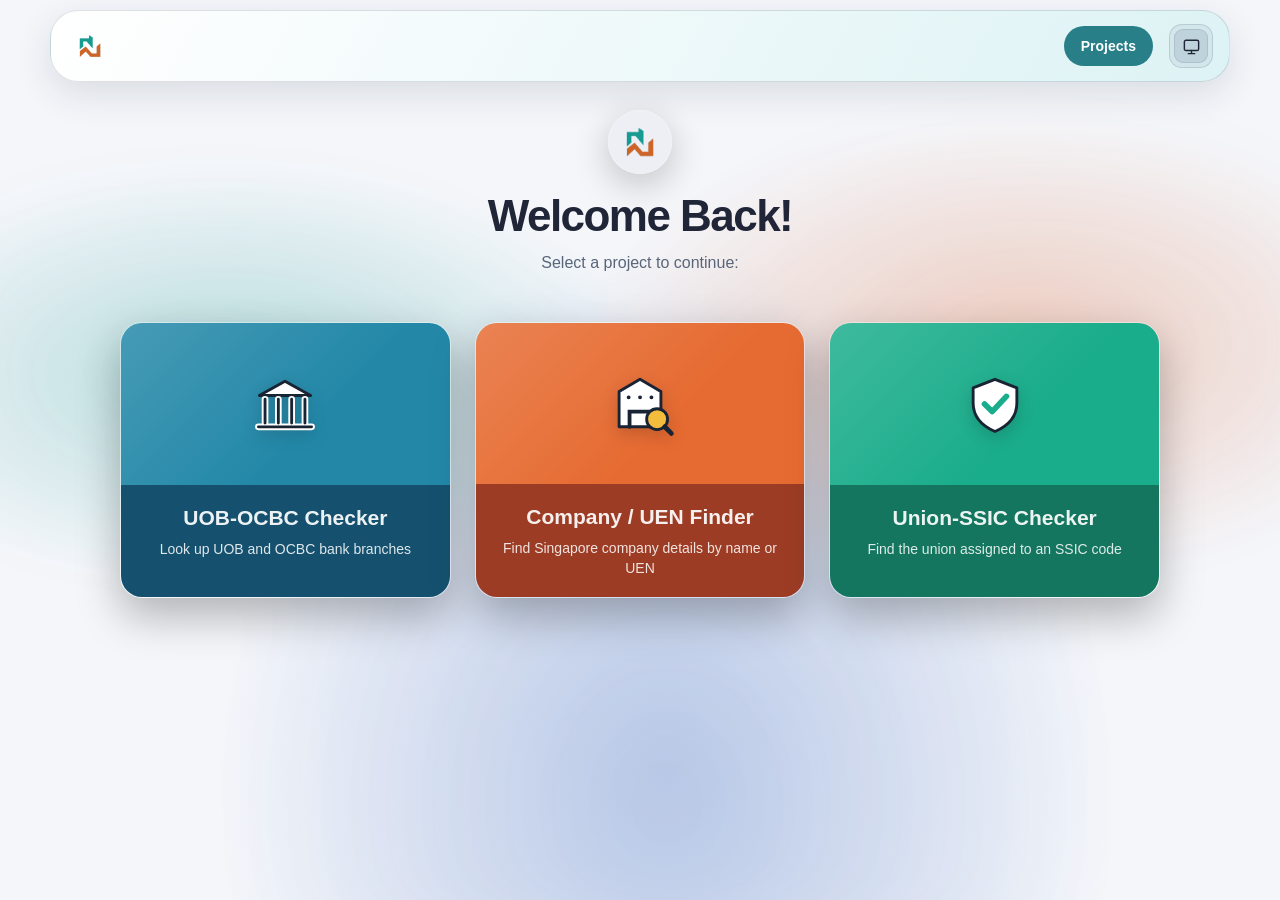
==== index.html @ 69b9034b "Change overflow from hidden to auto in CSS" ====
<!doctype html>
<html lang="en">

<head>
    <meta charset="utf-8">
    <meta name="viewport" content="width=device-width, initial-scale=1">
    <meta name="theme-color" content="#121521">
    <meta name="description" content="A collection of useful web apps by NRFZ.">
    <title>Projects | Works by NRFZ</title>
    <link rel="icon" href="./assets/img/core-img/logo.png" type="image/png">
    <script src="./assets/theme.js"></script>

    <style>
        :root {
            color-scheme: dark;
            --background: #121521;
            --surface: #1a1d30;
            --text: #f7f7fb;
            --muted: #c1c4d0;
        }

        * {
            box-sizing: border-box;
        }

        body {
            min-width: 320px;
            height: 100vh;
            height: 100svh;
            margin: 0;
            display: flex;
            flex-direction: column;
            overflow: auto;
            background:
                radial-gradient(ellipse at 19% 42%, rgba(21, 153, 144, .2), transparent 26rem),
                radial-gradient(ellipse at 79% 39%, rgba(219, 91, 36, .2), transparent 27rem),
                radial-gradient(ellipse at 52% 86%, rgba(53, 100, 190, .24), transparent 28rem),
                var(--background);
            color: var(--text);
            font-family: Onest, Inter, "Segoe UI", Arial, sans-serif;
        }

        body::before {
            position: fixed;
            z-index: -1;
            inset: -40px;
            background:
                radial-gradient(ellipse at 19% 42%, rgba(21, 153, 144, .28), transparent 26rem),
                radial-gradient(ellipse at 79% 39%, rgba(219, 91, 36, .26), transparent 27rem),
                radial-gradient(ellipse at 52% 86%, rgba(53, 100, 190, .3), transparent 28rem);
            content: "";
            filter: blur(34px);
            opacity: .7;
        }

        a {
            color: inherit;
        }

        .site-header {
            width: min(1180px, calc(100% - 48px));
            min-height: 72px;
            margin: 10px auto 0;
            padding: 10px 16px 10px 22px;
            display: flex;
            align-items: center;
            justify-content: space-between;
            gap: 24px;
            border: 1px solid rgba(255, 255, 255, .1);
            border-radius: 28px;
            background: rgba(26, 29, 48, .94);
            box-shadow: 0 12px 36px rgba(0, 0, 0, .18);
        }

        .brand {
            display: inline-flex;
            align-items: center;
            border-radius: 12px;
        }

        .brand img {
            display: block;
            width: 34px;
            height: 34px;
            object-fit: contain;
        }

        .nav {
            display: flex;
            align-items: center;
            gap: 8px;
        }

        .nav a {
            padding: 12px 17px;
            border-radius: 24px;
            color: var(--muted);
            font-size: 14px;
            font-weight: 650;
            text-decoration: none;
            transition: color .2s ease, background-color .2s ease;
        }

        .nav a:hover,
        .nav a:focus-visible {
            color: var(--text);
            background: rgba(255, 255, 255, .1);
        }

        .nav a[aria-current="page"] {
            color: #fff;
            background: #287f88;
        }

        main {
            width: min(1040px, calc(100% - 40px));
            min-height: 0;
            flex: 1;
            margin: 0 auto;
            padding: 28px 0;
            display: flex;
            flex-direction: column;
        }

        .intro {
            margin-bottom: 50px;
            text-align: center;
        }

        .intro img {
            width: 64px;
            height: 64px;
            margin-bottom: 13px;
            padding: 9px;
            border: 1px solid rgba(255, 255, 255, .2);
            border-radius: 50%;
            background: rgba(236, 238, 245, .92);
            object-fit: contain;
            box-shadow: 0 10px 36px rgba(0, 0, 0, .22);
        }

        .secret-trigger {
            padding: 0;
            border: 0;
            border-radius: 50%;
            background: transparent;
            cursor: pointer;
        }

        .secret-trigger:focus-visible {
            outline: 3px solid #fff;
            outline-offset: 5px;
        }

        h1 {
            margin: 0;
            font-size: clamp(34px, 5vw, 44px);
            letter-spacing: -.035em;
            line-height: 1.15;
        }

        .intro p {
            margin: 12px 0 0;
            color: var(--muted);
            font-size: 16px;
        }

        .project-grid {
            display: grid;
            grid-template-columns: repeat(3, minmax(0, 1fr));
            gap: 24px;
        }

        .project-card {
            min-height: 276px;
            overflow: hidden;
            display: flex;
            flex-direction: column;
            border: 1px solid rgba(255, 255, 255, .18);
            border-radius: 22px;
            color: var(--text);
            text-align: center;
            text-decoration: none;
            box-shadow: 0 18px 44px rgba(0, 0, 0, .28);
            transition: transform .22s ease, box-shadow .22s ease, border-color .22s ease;
        }

        .project-card[hidden] {
            display: none;
        }

        .project-card:hover,
        .project-card:focus-visible {
            transform: translateY(-6px);
            border-color: rgba(255, 255, 255, .55);
            box-shadow: 0 24px 52px rgba(0, 0, 0, .38);
        }

        .project-card:focus-visible,
        .brand:focus-visible,
        .nav a:focus-visible {
            outline: 3px solid #fff;
            outline-offset: 4px;
        }

        .card-art {
            min-height: 150px;
            flex: 1;
            display: grid;
            place-items: center;
            background:
                linear-gradient(135deg, rgba(255, 255, 255, .16), transparent 60%),
                var(--card-color);
        }

        .card-art svg {
            width: 76px;
            height: 76px;
            filter: drop-shadow(0 5px 8px rgba(0, 0, 0, .16));
        }

        .card-copy {
            min-height: 112px;
            padding: 20px 16px 18px;
            background: var(--card-shadow);
        }

        .card-copy h2 {
            margin: 0;
            font-size: 21px;
            line-height: 1.25;
            color: rgba(255, 255, 255, .92);
        }

        .card-copy p {
            margin: 8px 0 0;
            color: rgba(255, 255, 255, .86);
            font-size: 14px;
            line-height: 1.45;
        }

        .bank {
            --card-color: #2388a8;
            --card-shadow: #15516e;
        }

        .company {
            --card-color: #e66b32;
            --card-shadow: #9c3c25;
        }

        .union {
            --card-color: #1aad8b;
            --card-shadow: #14765f;
        }

        .arrears {
            --card-color: #7667d8;
            --card-shadow: #483c9b;
        }

        .leave {
            --card-color: #e45f83;
            --card-shadow: #a9365b;
        }

        @media (max-width: 760px) {
            main {
                width: calc(100% - 36px);
            }

            .project-grid {
                gap: 14px;
            }
        }

        @media (max-width: 520px) {
            .site-header {
                width: calc(100% - 28px);
                min-height: 64px;
                padding: 8px 10px 8px 16px;
                border-radius: 23px;
            }

            .brand img {
                width: 30px;
                height: 30px;
            }

            .nav {
                gap: 2px;
            }

            .nav a {
                padding: 10px 12px;
                font-size: 13px;
            }

            main {
                width: min(380px, calc(100% - 36px));
                padding: 14px 0;
            }

            .intro {
                margin-bottom: 22px;
            }

            .intro img {
                width: 48px;
                height: 48px;
                margin-bottom: 8px;
                padding: 7px;
            }

            h1 {
                font-size: clamp(27px, 7vw, 34px);
            }

            .intro p {
                margin-top: 7px;
                font-size: 14px;
            }

            .project-grid {
                gap: 8px;
            }

            .project-card {
                min-height: 0;
                height: clamp(142px, 22vh, 176px);
                border-radius: 16px;
            }

            .card-art {
                min-height: 0;
            }

            .card-art svg {
                width: 48px;
                height: 48px;
            }

            .card-copy {
                min-height: 58px;
                padding: 9px 5px;
                display: grid;
                place-items: center;
            }

            .card-copy h2 {
                font-size: clamp(11px, 3.2vw, 14px);
                overflow-wrap: anywhere;
            }

            .card-copy p {
                display: none;
            }
        }

        @media (max-height: 600px) {
            main {
                padding-top: 10px;
                padding-bottom: 10px;
            }

            .intro {
                margin-bottom: 14px;
            }

            .intro img {
                width: 44px;
                height: 44px;
                margin-bottom: 6px;
            }

            .project-card {
                min-height: 0;
                height: min(32vh, 210px);
            }

            .card-art {
                min-height: 0;
            }

            .card-copy {
                min-height: 82px;
                padding: 12px;
            }
        }

        @media (prefers-reduced-motion: reduce) {

            *,
            *::before,
            *::after {
                scroll-behavior: auto !important;
                transition-duration: .01ms !important;
            }
        }
    </style>
</head>

<body id="top">
    <header class="site-header">
        <a class="brand" href="https://nurafianzulkifli.com" aria-label="Works by NRFZ home">
            <img src="./assets/img/core-img/logo.png" alt="">
        </a>
        <nav class="nav" aria-label="Main navigation">
            <!-- <a href="https://nurafianzulkifli.com">Home</a> -->
            <a href="#" aria-current="page">Projects</a>
        </nav>
    </header>

    <main>
        <section class="intro" aria-labelledby="page-title">
            <button class="secret-trigger" id="secret-trigger" type="button" aria-label="Logo">
                <img src="./assets/img/core-img/logo.png" alt="">
            </button>
            <h1 id="page-title">Welcome Back!</h1>
            <p>Select a project to continue:</p>
        </section>

        <section class="project-grid" aria-label="Projects">
            <a class="project-card bank" href="uob-ocbc-checker/">
                <span class="card-art" aria-hidden="true">
                    <svg viewBox="0 0 80 80" fill="none" xmlns="http://www.w3.org/2000/svg">
                        <path d="M13 31 40 16l27 15H13Z" fill="#fff" stroke="#182333" stroke-width="3"
                            stroke-linejoin="round" />
                        <path d="M19 35v25m14-25v25m14-25v25m14-25v25M12 64h56" stroke="#fff" stroke-width="7"
                            stroke-linecap="round" />
                        <path d="M19 35v25m14-25v25m14-25v25m14-25v25M12 64h56" stroke="#182333" stroke-width="3"
                            stroke-linecap="round" />
                    </svg>
                </span>
                <span class="card-copy">
                    <h2>UOB-OCBC Checker</h2>
                    <p>Look up UOB and OCBC bank branches</p>
                </span>
            </a>

            <a class="project-card company" href="company-uen-finder/">
                <span class="card-art" aria-hidden="true">
                    <svg viewBox="0 0 80 80" fill="none" xmlns="http://www.w3.org/2000/svg">
                        <path d="M18 65V28l22-13 22 13v37H18Z" fill="#fff" stroke="#182333" stroke-width="3"
                            stroke-linejoin="round" />
                        <path d="M29 65V49h22v16M28 34h.1M40 34h.1M52 34h.1" stroke="#182333" stroke-width="4"
                            stroke-linecap="round" />
                        <circle cx="58" cy="57" r="11" fill="#f3bc3c" stroke="#182333" stroke-width="3" />
                        <path d="m66 65 7 7" stroke="#182333" stroke-width="5" stroke-linecap="round" />
                    </svg>
                </span>
                <span class="card-copy">
                    <h2>Company / UEN Finder</h2>
                    <p>Find Singapore company details by name or UEN</p>
                </span>
            </a>

            <a class="project-card union" href="union-ssic-checker/">
                <span class="card-art" aria-hidden="true">
                    <svg viewBox="0 0 80 80" fill="none" xmlns="http://www.w3.org/2000/svg">
                        <path d="M40 14 63 23v16c0 15-9 24-23 30-14-6-23-15-23-30V23l23-9Z" fill="#fff" stroke="#182333"
                            stroke-width="3" stroke-linejoin="round" />
                        <path d="m29 40 8 8 15-16" stroke="#1aad8b" stroke-width="6" stroke-linecap="round"
                            stroke-linejoin="round" />
                    </svg>
                </span>
                <span class="card-copy">
                    <h2>Union-SSIC Checker</h2>
                    <p>Find the union assigned to an SSIC code</p>
                </span>
            </a>

            <a class="project-card arrears secret-project" href="arrears-tracking/" hidden>
                <span class="card-art" aria-hidden="true">
                    <svg viewBox="0 0 80 80" fill="none" xmlns="http://www.w3.org/2000/svg">
                        <path d="M23 14h28l10 10v42H23V14Z" fill="#fff" stroke="#182333" stroke-width="3"
                            stroke-linejoin="round" />
                        <path d="M51 14v12h10M31 37h22M31 46h22M31 55h14" stroke="#7667d8" stroke-width="4"
                            stroke-linecap="round" />
                    </svg>
                </span>
                <span class="card-copy">
                    <h2>Arrears Tracker</h2>
                    <p>Track arrears records and NFC payments</p>
                </span>
            </a>

            <a class="project-card leave secret-project" href="leave-tracking/" hidden>
                <span class="card-art" aria-hidden="true">
                    <svg viewBox="0 0 80 80" fill="none" xmlns="http://www.w3.org/2000/svg">
                        <rect x="15" y="20" width="50" height="46" rx="6" fill="#fff" stroke="#182333"
                            stroke-width="3" />
                        <path d="M15 31h50" stroke="#182333" stroke-width="3" />
                        <path d="M27 15v11M53 15v11" stroke="#182333" stroke-width="5" stroke-linecap="round" />
                        <path d="M25 42h7M39 42h7M53 42h1M25 53h7" stroke="#e45f83" stroke-width="4"
                            stroke-linecap="round" />
                        <path d="m43 54 4 4 8-9" stroke="#e45f83" stroke-width="4" stroke-linecap="round"
                            stroke-linejoin="round" />
                    </svg>
                </span>
                <span class="card-copy">
                    <h2>Leave Tracker</h2>
                    <p>Track leave records</p>
                </span>
            </a>

        </section>
    </main>
    <script>
        const secretTrigger = document.getElementById('secret-trigger');
        const secretProjects = document.querySelectorAll('.secret-project');
        let logoPressCount = 0;
        let pressResetTimer;

        secretTrigger.addEventListener('click', () => {
            logoPressCount += 1;
            clearTimeout(pressResetTimer);

            if (logoPressCount === 3) {
                secretProjects.forEach((project) => {
                    project.hidden = false;
                });
                logoPressCount = 0;
                return;
            }

            pressResetTimer = setTimeout(() => {
                logoPressCount = 0;
            }, 1200);
        });
    </script>
</body>

</html>
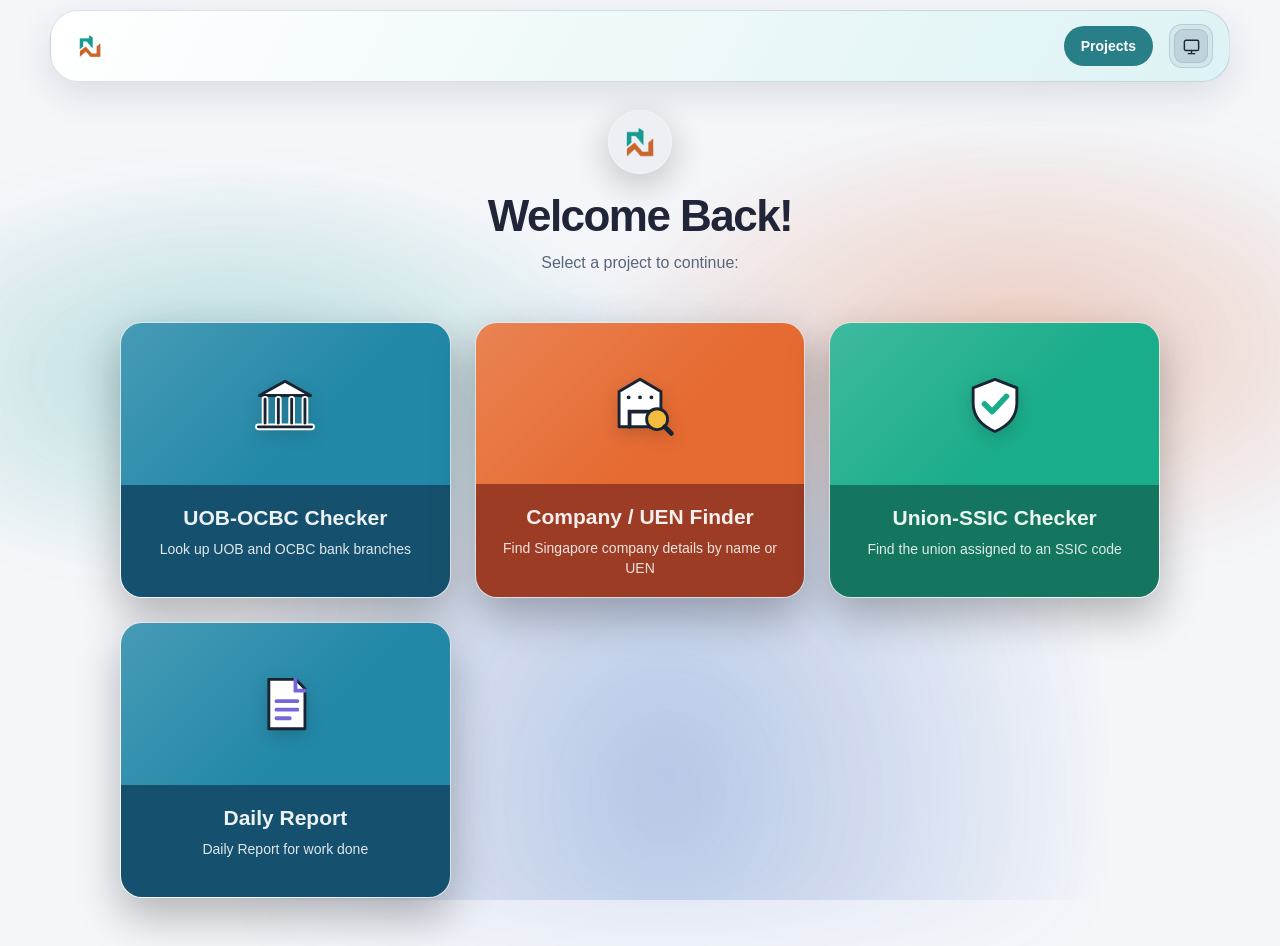
==== commit 981f4659: "Add Daily Report project card to index.html" ====
--- a/index.html
+++ b/index.html
@@ -169,6 +169,7 @@
             display: grid;
             grid-template-columns: repeat(3, minmax(0, 1fr));
             gap: 24px;
+            padding-bottom: 3em;
         }
 
         .project-card {
@@ -504,6 +505,21 @@
                 </span>
             </a>
 
+                    <a class="project-card bank" href="uob-ocbc-checker/">
+                <span class="card-art" aria-hidden="true">
+                    <svg viewBox="0 0 80 80" fill="none" xmlns="http://www.w3.org/2000/svg">
+                        <path d="M23 14h28l10 10v42H23V14Z" fill="#fff" stroke="#182333" stroke-width="3"
+                            stroke-linejoin="round" />
+                        <path d="M51 14v12h10M31 37h22M31 46h22M31 55h14" stroke="#7667d8" stroke-width="4"
+                            stroke-linecap="round" />
+                    </svg>
+                </span>
+                <span class="card-copy">
+                    <h2>Daily Report</h2>
+                    <p>Daily Report for work done</p>
+                </span>
+            </a>
+
         </section>
     </main>
     <script>
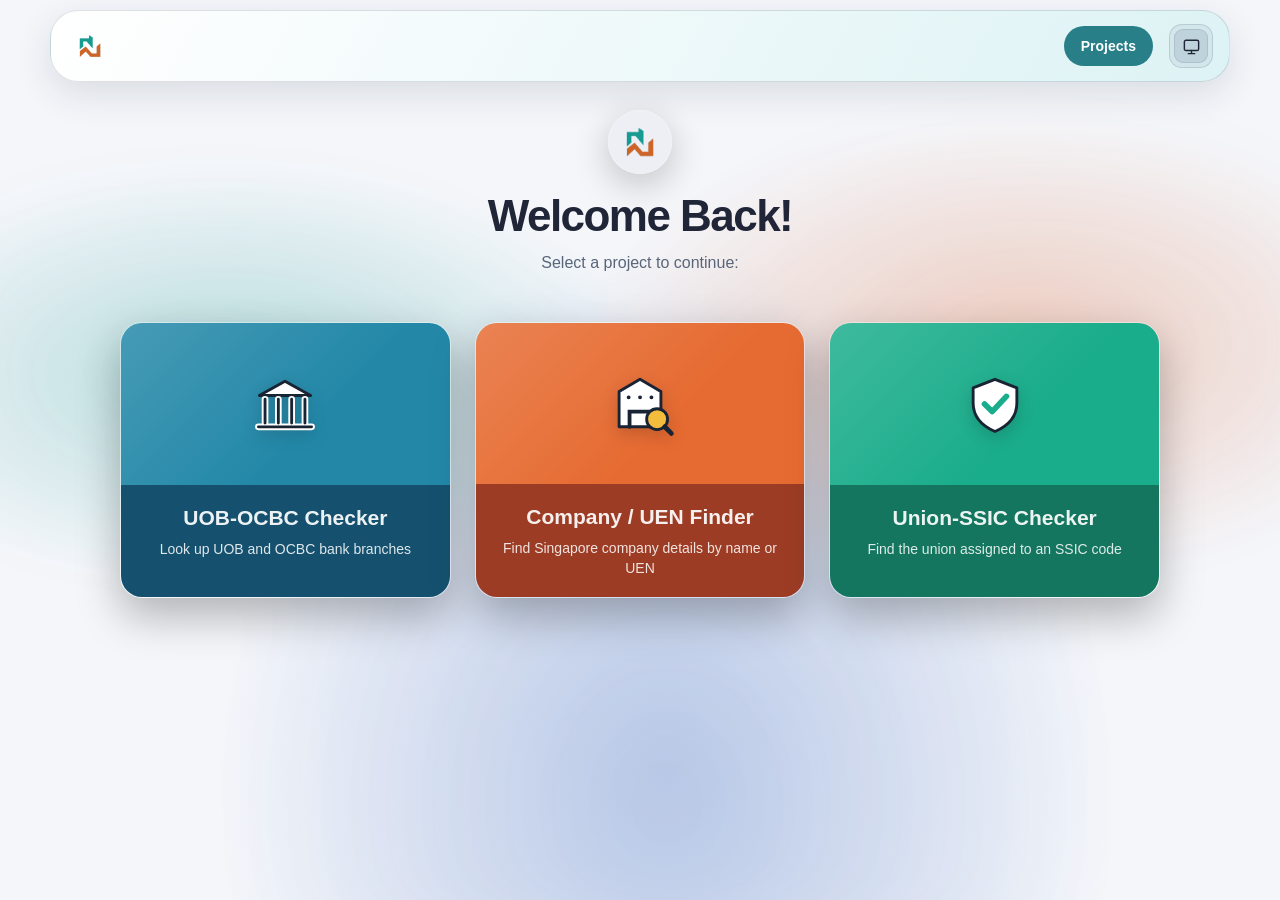
==== commit 06e0d094: "Hide project card for daily report Updated project card link to be hidden." ====
--- a/index.html
+++ b/index.html
@@ -505,7 +505,7 @@
                 </span>
             </a>
 
-                    <a class="project-card bank" href="uob-ocbc-checker/">
+            <a class="project-card bank secret-project" href="daily-report/" hidden>
                 <span class="card-art" aria-hidden="true">
                     <svg viewBox="0 0 80 80" fill="none" xmlns="http://www.w3.org/2000/svg">
                         <path d="M23 14h28l10 10v42H23V14Z" fill="#fff" stroke="#182333" stroke-width="3"
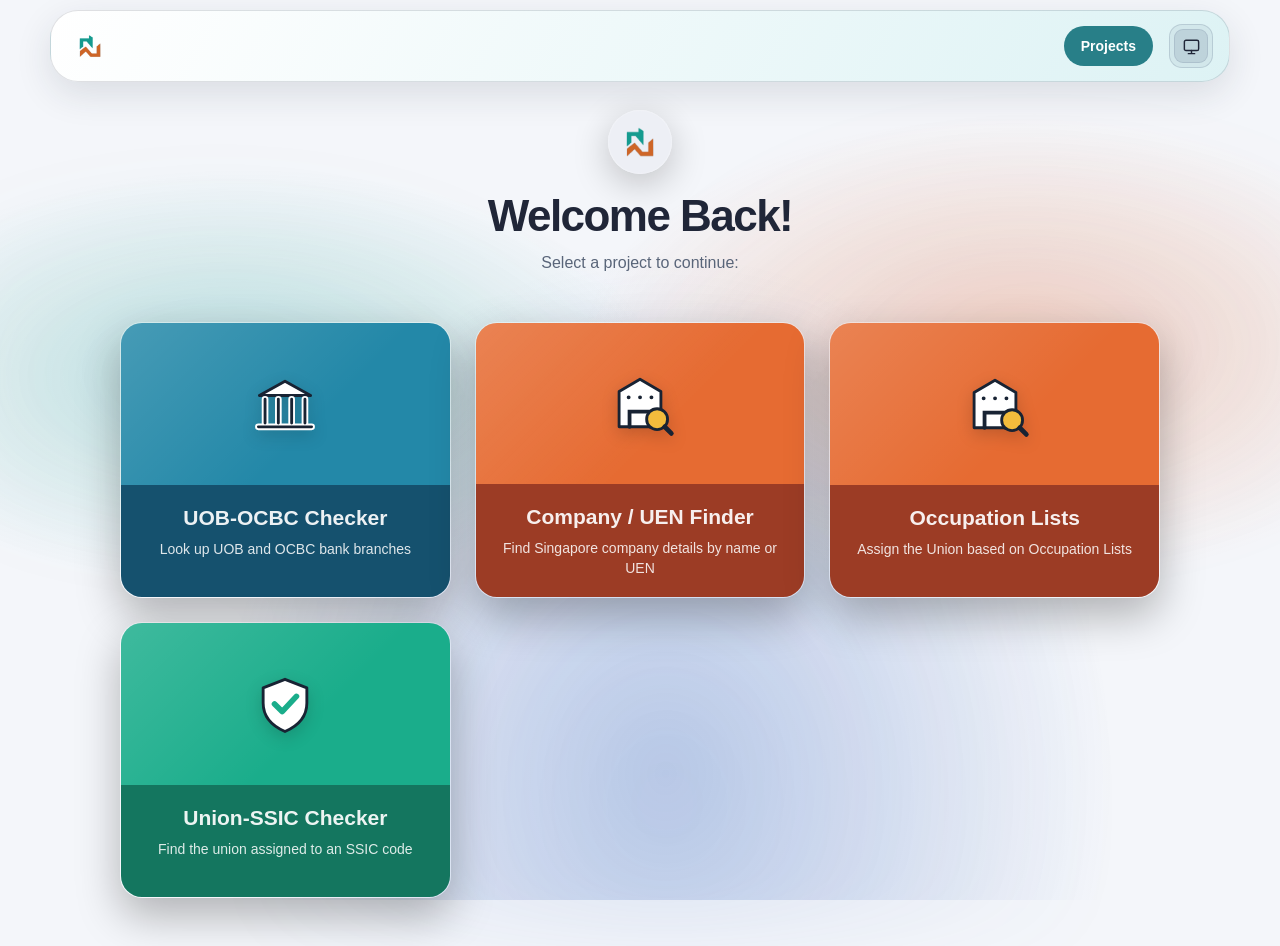
==== commit e6920604: "Add Occupation Lists project card to index.html Added a new project card for Occupation Lists with S" ====
--- a/index.html
+++ b/index.html
@@ -456,6 +456,23 @@
                 </span>
             </a>
 
+            <a class="project-card company" href="company-uen-finder/">
+                <span class="card-art" aria-hidden="true">
+                    <svg viewBox="0 0 80 80" fill="none" xmlns="http://www.w3.org/2000/svg">
+                        <path d="M18 65V28l22-13 22 13v37H18Z" fill="#fff" stroke="#182333" stroke-width="3"
+                            stroke-linejoin="round" />
+                        <path d="M29 65V49h22v16M28 34h.1M40 34h.1M52 34h.1" stroke="#182333" stroke-width="4"
+                            stroke-linecap="round" />
+                        <circle cx="58" cy="57" r="11" fill="#f3bc3c" stroke="#182333" stroke-width="3" />
+                        <path d="m66 65 7 7" stroke="#182333" stroke-width="5" stroke-linecap="round" />
+                    </svg>
+                </span>
+                <span class="card-copy">
+                    <h2>Occupation Lists</h2>
+                    <p>Assign the Union based on Occupation Lists</p>
+                </span>
+            </a>
+
             <a class="project-card union" href="union-ssic-checker/">
                 <span class="card-art" aria-hidden="true">
                     <svg viewBox="0 0 80 80" fill="none" xmlns="http://www.w3.org/2000/svg">
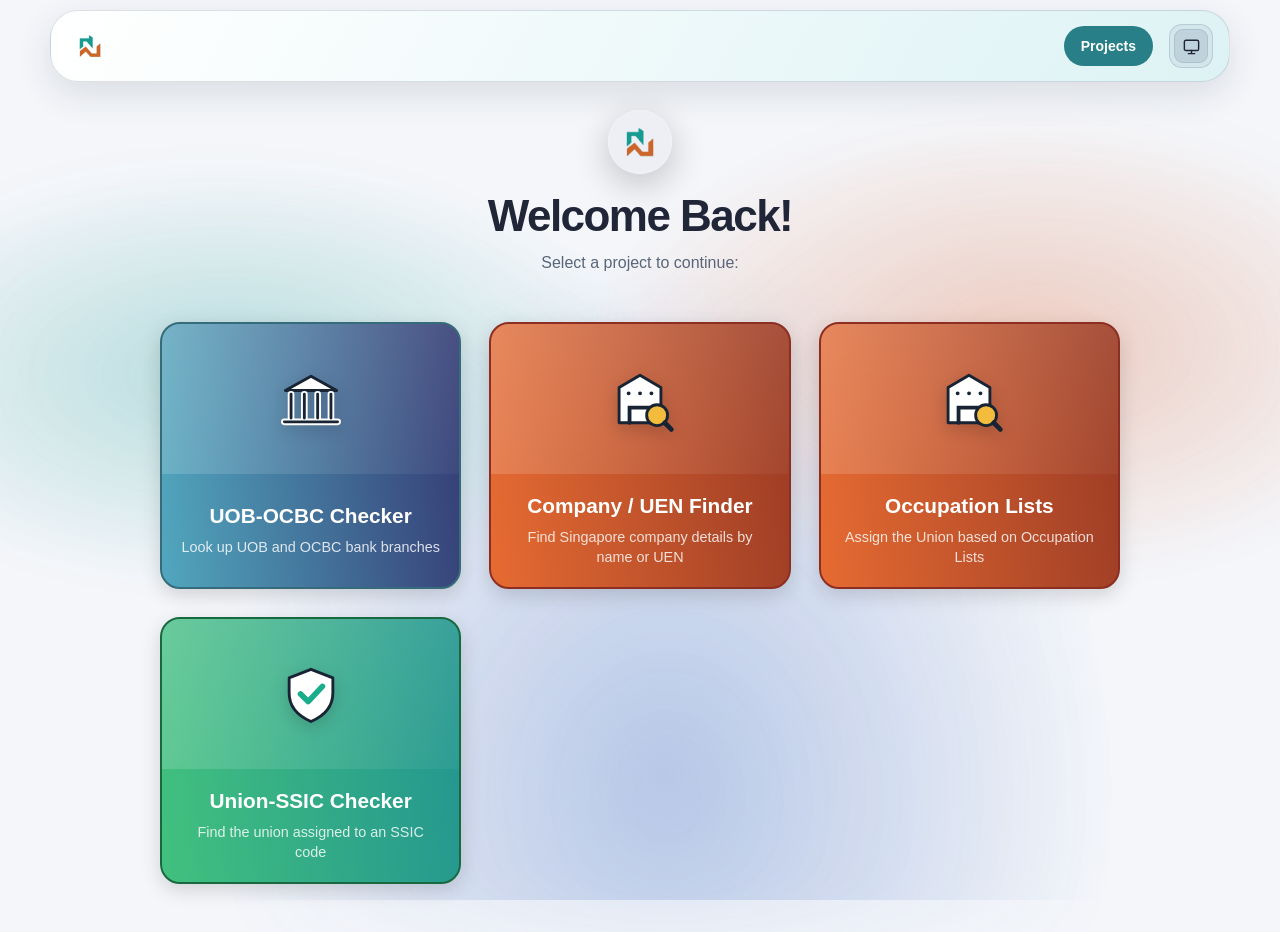
==== commit 54a0cc51: "Add files via upload" ====
--- a/index.html
+++ b/index.html
@@ -166,35 +166,48 @@
         }
 
         .project-grid {
-            display: grid;
-            grid-template-columns: repeat(3, minmax(0, 1fr));
-            gap: 24px;
+            width: 100%;
+            max-width: 560px;
+            margin: 0 auto;
+            display: flex;
+            flex-direction: column;
+            gap: 20px;
             padding-bottom: 3em;
         }
 
         .project-card {
-            min-height: 276px;
+            min-height: 120px;
             overflow: hidden;
             display: flex;
-            flex-direction: column;
-            border: 1px solid rgba(255, 255, 255, .18);
-            border-radius: 22px;
+            flex-direction: row;
+            align-items: stretch;
+            border: 2px solid var(--card-border);
+            border-radius: 20px;
+            background: linear-gradient(84deg, var(--card-color) 0%, var(--card-shadow) 100%);
             color: var(--text);
-            text-align: center;
             text-decoration: none;
-            box-shadow: 0 18px 44px rgba(0, 0, 0, .28);
-            transition: transform .22s ease, box-shadow .22s ease, border-color .22s ease;
+            box-shadow: 0 6px 20px rgba(0, 0, 0, .15);
+            transition: transform .3s ease, box-shadow .3s ease;
+            -webkit-tap-highlight-color: transparent;
+        }
+
+        .project-card:active {
+            transform: scale(.96);
+            transition: transform .1s ease;
         }
 
         .project-card[hidden] {
             display: none;
         }
 
-        .project-card:hover,
         .project-card:focus-visible {
-            transform: translateY(-6px);
-            border-color: rgba(255, 255, 255, .55);
-            box-shadow: 0 24px 52px rgba(0, 0, 0, .38);
+            transform: translateY(-5px);
+        }
+
+        @media (hover: hover) {
+            .project-card:hover {
+                transform: translateY(-5px);
+            }
         }
 
         .project-card:focus-visible,
@@ -205,77 +218,119 @@
         }
 
         .card-art {
-            min-height: 150px;
-            flex: 1;
+            order: 1;
+            width: 45%;
+            flex-shrink: 0;
             display: grid;
             place-items: center;
-            background:
-                linear-gradient(135deg, rgba(255, 255, 255, .16), transparent 60%),
-                var(--card-color);
+            background: linear-gradient(135deg, rgba(255, 255, 255, .22), rgba(255, 255, 255, .04));
         }
 
         .card-art svg {
-            width: 76px;
-            height: 76px;
+            width: 64px;
+            height: 64px;
             filter: drop-shadow(0 5px 8px rgba(0, 0, 0, .16));
         }
 
         .card-copy {
-            min-height: 112px;
-            padding: 20px 16px 18px;
-            background: var(--card-shadow);
+            order: 0;
+            flex: 1;
+            min-width: 0;
+            padding: 20px 18px;
+            display: flex;
+            flex-direction: column;
+            justify-content: center;
         }
 
         .card-copy h2 {
+            margin: 0 0 8px;
+            font-size: 1.2rem;
+            font-weight: 700;
+            line-height: 1.2;
+            color: #fff;
+        }
+
+        .card-copy p {
             margin: 0;
-            font-size: 21px;
-            line-height: 1.25;
-            color: rgba(255, 255, 255, .92);
-        }
-
-        .card-copy p {
-            margin: 8px 0 0;
-            color: rgba(255, 255, 255, .86);
-            font-size: 14px;
-            line-height: 1.45;
+            color: rgba(255, 255, 255, .82);
+            font-size: .82rem;
+            font-weight: 500;
+            line-height: 1.4;
         }
 
         .bank {
-            --card-color: #2388a8;
-            --card-shadow: #15516e;
+            --card-color: #51a7be;
+            --card-shadow: #353c75;
+            --card-border: #356b7a;
         }
 
         .company {
             --card-color: #e66b32;
             --card-shadow: #9c3c25;
+            --card-border: #8c2e21;
         }
 
         .union {
-            --card-color: #1aad8b;
-            --card-shadow: #14765f;
+            --card-color: #42c07e;
+            --card-shadow: #239690;
+            --card-border: #18693f;
         }
 
         .arrears {
             --card-color: #7667d8;
             --card-shadow: #483c9b;
+            --card-border: #3a307f;
         }
 
         .leave {
             --card-color: #e45f83;
             --card-shadow: #a9365b;
-        }
-
-        @media (max-width: 760px) {
+            --card-border: #8c2c4a;
+        }
+
+        @media (min-width: 769px) {
+            .project-grid {
+                max-width: 960px;
+                display: grid;
+                grid-template-columns: repeat(3, minmax(0, 1fr));
+                gap: 28px;
+            }
+
+            .project-card {
+                flex-direction: column;
+                min-height: 260px;
+            }
+
+            .card-art {
+                order: -1;
+                width: 100%;
+                height: 150px;
+            }
+
+            .card-art svg {
+                width: 76px;
+                height: 76px;
+            }
+
+            .card-copy {
+                align-items: center;
+                text-align: center;
+            }
+
+            .card-copy h2 {
+                font-size: 1.3rem;
+            }
+
+            .card-copy p {
+                font-size: .9rem;
+            }
+        }
+
+        @media (max-width: 768px) {
             main {
-                width: calc(100% - 36px);
-            }
-
-            .project-grid {
-                gap: 14px;
-            }
-        }
-
-        @media (max-width: 520px) {
+                width: calc(100% - 32px);
+            }
+
             .site-header {
                 width: calc(100% - 28px);
                 min-height: 64px;
@@ -298,23 +353,22 @@
             }
 
             main {
-                width: min(380px, calc(100% - 36px));
                 padding: 14px 0;
             }
 
             .intro {
-                margin-bottom: 22px;
+                margin-bottom: 28px;
             }
 
             .intro img {
-                width: 48px;
-                height: 48px;
-                margin-bottom: 8px;
-                padding: 7px;
+                width: 56px;
+                height: 56px;
+                margin-bottom: 10px;
+                padding: 8px;
             }
 
             h1 {
-                font-size: clamp(27px, 7vw, 34px);
+                font-size: clamp(28px, 7vw, 34px);
             }
 
             .intro p {
@@ -323,42 +377,15 @@
             }
 
             .project-grid {
-                gap: 8px;
+                gap: 16px;
             }
 
             .project-card {
-                min-height: 0;
-                height: clamp(142px, 22vh, 176px);
-                border-radius: 16px;
-            }
-
-            .card-art {
-                min-height: 0;
-            }
-
-            .card-art svg {
-                width: 48px;
-                height: 48px;
-            }
-
-            .card-copy {
-                min-height: 58px;
-                padding: 9px 5px;
-                display: grid;
-                place-items: center;
-            }
-
-            .card-copy h2 {
-                font-size: clamp(11px, 3.2vw, 14px);
-                overflow-wrap: anywhere;
-            }
-
-            .card-copy p {
-                display: none;
-            }
-        }
-
-        @media (max-height: 600px) {
+                min-height: 160px;
+            }
+        }
+
+        @media (max-height: 600px) and (min-width: 769px) {
             main {
                 padding-top: 10px;
                 padding-bottom: 10px;
@@ -374,19 +401,6 @@
                 margin-bottom: 6px;
             }
 
-            .project-card {
-                min-height: 0;
-                height: min(32vh, 210px);
-            }
-
-            .card-art {
-                min-height: 0;
-            }
-
-            .card-copy {
-                min-height: 82px;
-                padding: 12px;
-            }
         }
 
         @media (prefers-reduced-motion: reduce) {
@@ -456,7 +470,7 @@
                 </span>
             </a>
 
-            <a class="project-card company" href="company-uen-finder/">
+            <a class="project-card company" href="occupation-lists/">
                 <span class="card-art" aria-hidden="true">
                     <svg viewBox="0 0 80 80" fill="none" xmlns="http://www.w3.org/2000/svg">
                         <path d="M18 65V28l22-13 22 13v37H18Z" fill="#fff" stroke="#182333" stroke-width="3"
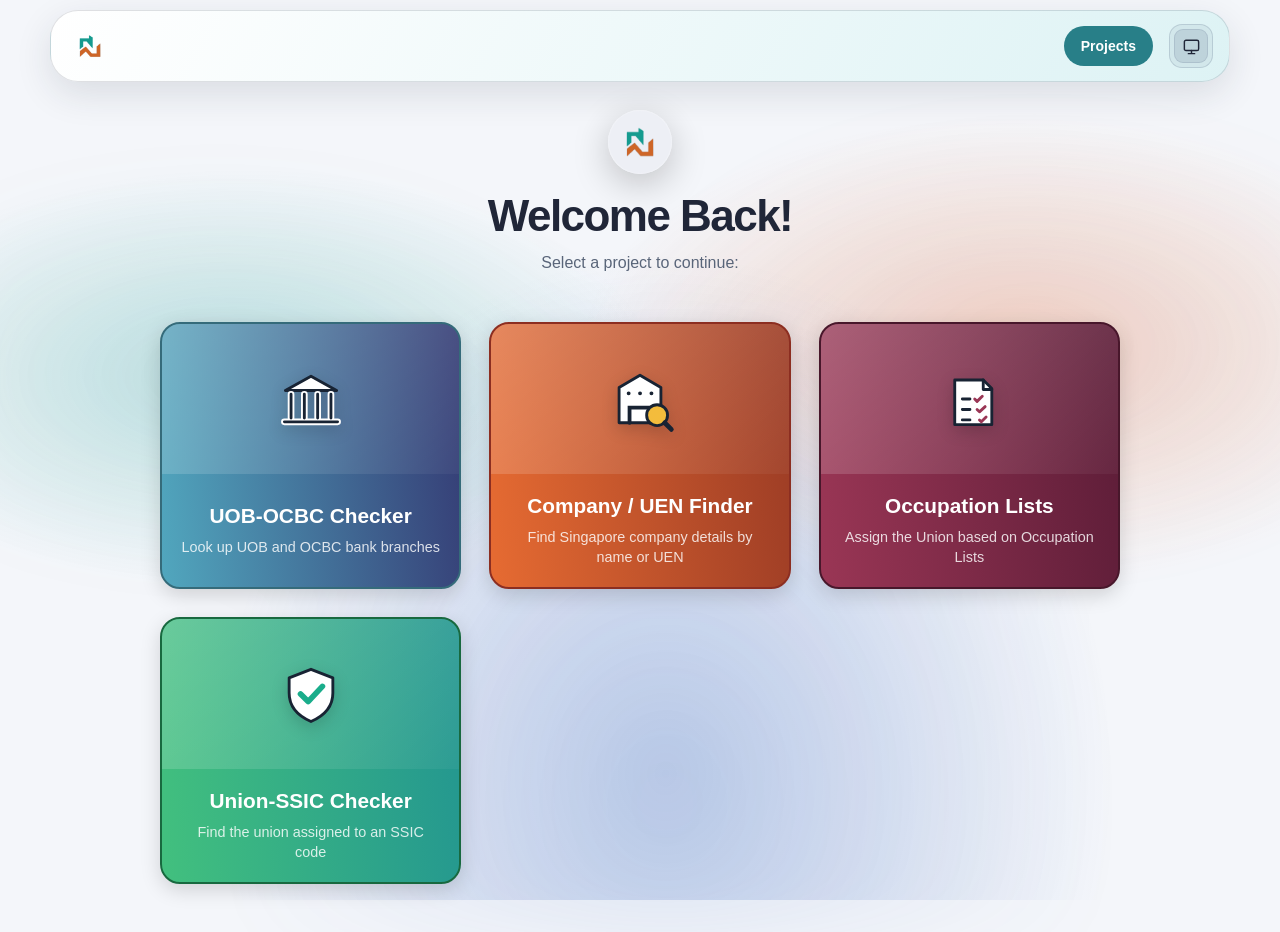
==== commit f81f1c50: "Add files via upload" ====
--- a/index.html
+++ b/index.html
@@ -270,6 +270,12 @@
             --card-border: #8c2e21;
         }
 
+        .occupation {
+            --card-color: #9a3655;
+            --card-shadow: #5d1d38;
+            --card-border: #48172b;
+        }
+
         .union {
             --card-color: #42c07e;
             --card-shadow: #239690;
@@ -470,15 +476,15 @@
                 </span>
             </a>
 
-            <a class="project-card company" href="occupation-lists/">
-                <span class="card-art" aria-hidden="true">
-                    <svg viewBox="0 0 80 80" fill="none" xmlns="http://www.w3.org/2000/svg">
-                        <path d="M18 65V28l22-13 22 13v37H18Z" fill="#fff" stroke="#182333" stroke-width="3"
-                            stroke-linejoin="round" />
-                        <path d="M29 65V49h22v16M28 34h.1M40 34h.1M52 34h.1" stroke="#182333" stroke-width="4"
-                            stroke-linecap="round" />
-                        <circle cx="58" cy="57" r="11" fill="#f3bc3c" stroke="#182333" stroke-width="3" />
-                        <path d="m66 65 7 7" stroke="#182333" stroke-width="5" stroke-linecap="round" />
+            <a class="project-card occupation" href="occupation-lists/">
+                <span class="card-art" aria-hidden="true">
+                    <svg viewBox="0 0 80 80" fill="none" xmlns="http://www.w3.org/2000/svg">
+                        <path d="M25 20h30l9 9v38H25V20Z" fill="#fff" stroke="#182333" stroke-width="3"
+                            stroke-linejoin="round" />
+                        <path d="M55 20v10h9M33 40h8m-8 11h8m-8 11h8" stroke="#182333" stroke-width="3"
+                            stroke-linecap="round" stroke-linejoin="round" />
+                        <path d="m46 40 2.5 2.5L54 37m-5.5 14 2.5 2.5L57 48m-6 14 2 2 5-5" stroke="#9a3655"
+                            stroke-width="3" stroke-linecap="round" stroke-linejoin="round" />
                     </svg>
                 </span>
                 <span class="card-copy">
@@ -536,7 +542,7 @@
                 </span>
             </a>
 
-            <a class="project-card bank secret-project" href="daily-report/" hidden>
+            <!-- <a class="project-card bank secret-project" href="daily-report/" hidden>
                 <span class="card-art" aria-hidden="true">
                     <svg viewBox="0 0 80 80" fill="none" xmlns="http://www.w3.org/2000/svg">
                         <path d="M23 14h28l10 10v42H23V14Z" fill="#fff" stroke="#182333" stroke-width="3"
@@ -549,7 +555,7 @@
                     <h2>Daily Report</h2>
                     <p>Daily Report for work done</p>
                 </span>
-            </a>
+            </a> -->
 
         </section>
     </main>
